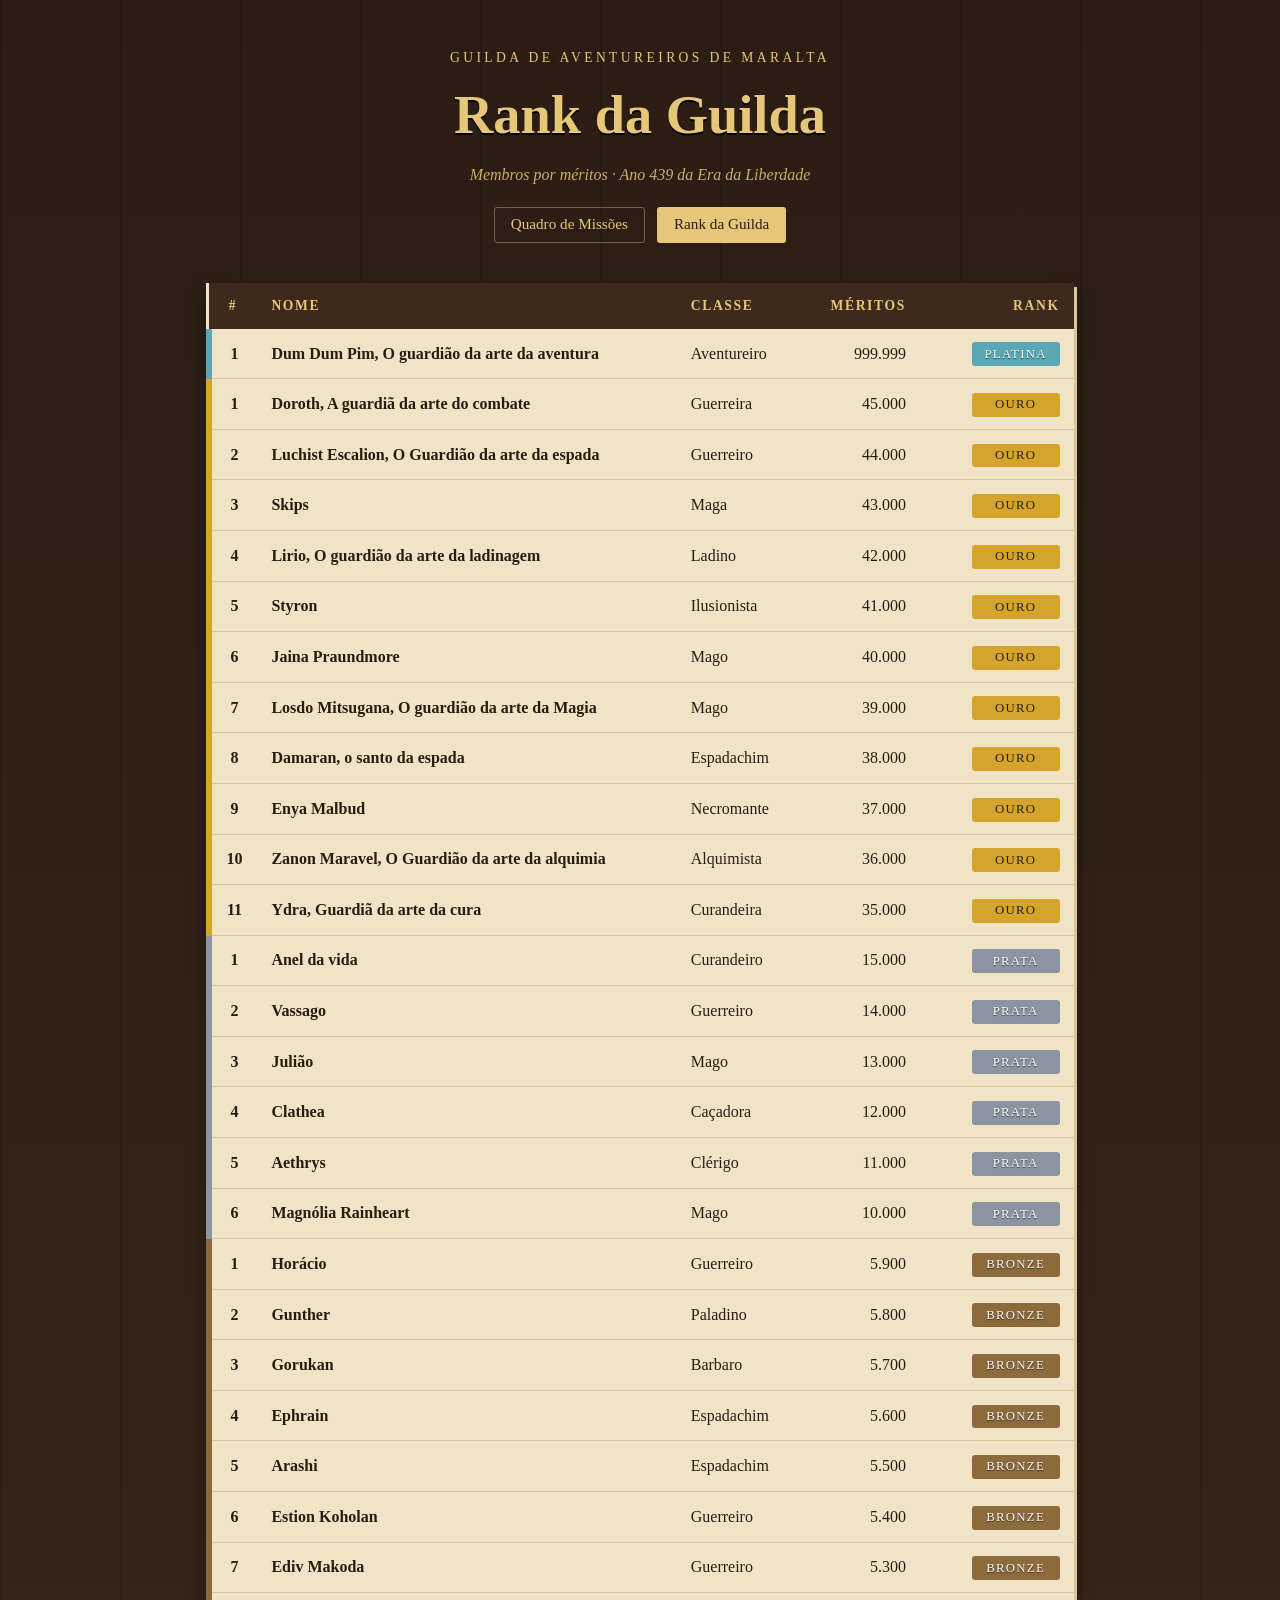
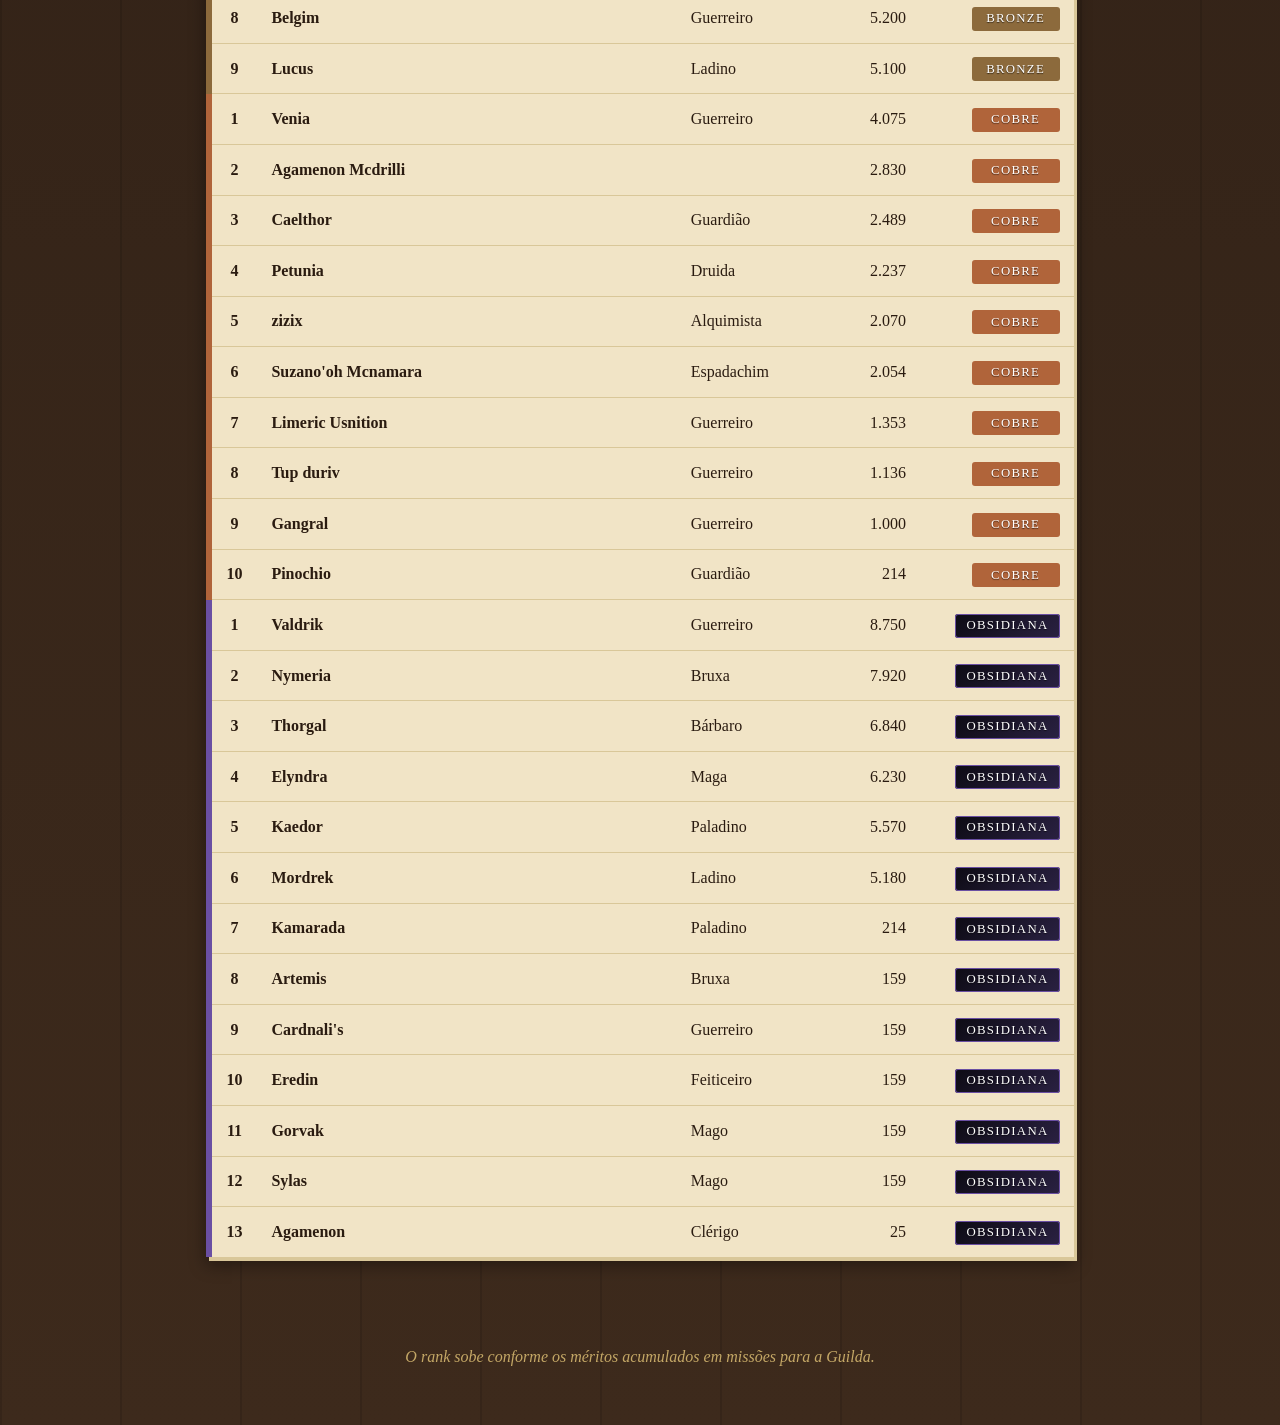
==== rank.html @ fa3c33ec "Commit inicial" ====
<!DOCTYPE html>
<html lang="pt-BR">
<head>
  <meta charset="UTF-8">
  <meta name="viewport" content="width=device-width, initial-scale=1.0">
  <title>Rank da Guilda – Aventureiros de Maralta</title>
  <link rel="stylesheet" href="css/style.css">
  <link rel="stylesheet" href="css/rank.css">
</head>
<body>
  <header class="cabecalho">
    <p class="cabecalho__sobretitulo">Guilda de Aventureiros de Maralta</p>
    <h1>Rank da Guilda</h1>
    <p class="cabecalho__sub">Membros por méritos · Ano 439 da Era da Liberdade</p>
    <nav class="menu">
      <a href="index.html">Quadro de Missões</a>
      <a href="rank.html" aria-current="page">Rank da Guilda</a>
    </nav>
  </header>

  <main class="rank">
    <table class="tabela">
      <thead>
        <tr>
          <th class="col-pos">#</th>
          <th class="col-nome">Nome</th>
          <th class="col-classe">Classe</th>
          <th class="col-meritos">Méritos</th>
          <th class="col-nivel">Rank</th>
        </tr>
      </thead>
      <tbody id="rank-corpo">
        <tr><td colspan="5" class="aviso">Carregando membros…</td></tr>
      </tbody>
    </table>
  </main>

  <footer class="rodape">
    <p>O rank sobe conforme os méritos acumulados em missões para a Guilda.</p>
  </footer>

  <script src="data/membros.js"></script>
  <script src="js/rank.js"></script>
</body>
</html>
---- css/style.css ----
:root {
  --madeira: #2b1d14;
  --madeira-clara: #3d2a1c;
  --pergaminho: #f1e4c6;
  --pergaminho-sombra: #d9c799;
  --tinta: #2a1b10;
  --dourado-texto: #e6c779;

  --cobre: #b0643a;
  --bronze: #8c6a3c;
  --prata: #8b95a1;
  --ouro: #d4a52a;
  --platina: #5aa8b5;
}

* { box-sizing: border-box; }

body {
  margin: 0;
  min-height: 100vh;
  background:
    repeating-linear-gradient(90deg, rgba(0,0,0,.12) 0 2px, transparent 2px 120px),
    linear-gradient(var(--madeira), var(--madeira-clara));
  color: var(--tinta);
  font-family: Georgia, "Times New Roman", serif;
  line-height: 1.5;
}

.cabecalho {
  text-align: center;
  padding: 3rem 1rem 1.5rem;
  color: var(--dourado-texto);
}
.cabecalho__sobretitulo {
  margin: 0;
  letter-spacing: .25em;
  text-transform: uppercase;
  font-size: .85rem;
}
.cabecalho h1 {
  margin: .4rem 0;
  font-size: clamp(2rem, 6vw, 3.4rem);
  text-shadow: 0 2px 0 #000;
}
.cabecalho__sub { margin: 0; font-style: italic; opacity: .85; }

.quadro {
  max-width: 1000px;
  margin: 0 auto;
  padding: 1rem 1rem 3rem;
}

.nivel { margin-top: 2.5rem; }
.nivel__titulo {
  display: inline-block;
  margin: 0 0 1rem;
  padding: .3rem 1rem;
  font-size: 1.2rem;
  letter-spacing: .12em;
  text-transform: uppercase;
  color: #fff;
  border-radius: 3px;
  text-shadow: 0 1px 1px rgba(0,0,0,.6);
}
.nivel--cobre .nivel__titulo   { background: var(--cobre); }
.nivel--bronze .nivel__titulo  { background: var(--bronze); }
.nivel--prata .nivel__titulo   { background: var(--prata); }
.nivel--ouro .nivel__titulo    { background: var(--ouro); color: #2a1b10; text-shadow: none; }
.nivel--platina .nivel__titulo { background: var(--platina); }

.nivel__lista {
  display: grid;
  grid-template-columns: repeat(auto-fill, minmax(280px, 1fr));
  gap: 1.25rem;
}

.missao {
  position: relative;
  padding: 1.4rem 1.2rem 1.2rem;
  background: var(--pergaminho);
  border-top: 6px solid var(--cor, var(--bronze));
  box-shadow: 3px 4px 0 var(--pergaminho-sombra), 0 8px 16px rgba(0,0,0,.4);
}
/* tachinha */
.missao::before {
  content: "";
  position: absolute;
  top: -10px; left: 50%;
  width: 14px; height: 14px;
  margin-left: -7px;
  border-radius: 50%;
  background: radial-gradient(circle at 35% 35%, #e66, #8a1c1c);
  box-shadow: 0 2px 3px rgba(0,0,0,.5);
}
.missao--cobre   { --cor: var(--cobre); }
.missao--bronze  { --cor: var(--bronze); }
.missao--prata   { --cor: var(--prata); }
.missao--ouro    { --cor: var(--ouro); }
.missao--platina { --cor: var(--platina); }

.missao__titulo { margin: 0 0 .5rem; font-size: 1.15rem; }
.missao__descricao { margin: 0; font-size: .98rem; }

.aviso {
  padding: 1rem;
  background: var(--pergaminho);
  border-radius: 4px;
}
.aviso code { background: rgba(0,0,0,.08); padding: 0 .3em; }

.rodape {
  text-align: center;
  padding: 1.5rem 1rem 2.5rem;
  color: var(--dourado-texto);
  font-style: italic;
  opacity: .8;
}
---- css/rank.css ----
.menu {
  display: flex;
  justify-content: center;
  gap: .75rem;
  margin-top: 1.25rem;
}
.menu a {
  padding: .35rem 1rem;
  color: var(--dourado-texto);
  text-decoration: none;
  border: 1px solid rgba(230, 199, 121, .4);
  border-radius: 3px;
  font-size: .95rem;
}
.menu a[aria-current="page"] {
  background: var(--dourado-texto);
  color: var(--madeira);
}

.rank {
  max-width: 900px;
  margin: 0 auto;
  padding: 1rem 1rem 3rem;
}

.tabela {
  width: 100%;
  border-collapse: collapse;
  background: var(--pergaminho);
  box-shadow: 3px 4px 0 var(--pergaminho-sombra), 0 8px 16px rgba(0,0,0,.4);
}
.tabela th {
  padding: .8rem .9rem;
  text-align: left;
  font-size: .85rem;
  letter-spacing: .12em;
  text-transform: uppercase;
  background: var(--madeira-clara);
  color: var(--dourado-texto);
}
.tabela td {
  padding: .75rem .9rem;
  border-bottom: 1px solid var(--pergaminho-sombra);
}
.tabela tbody tr:last-child td { border-bottom: 0; }

.linha { border-left: 6px solid var(--cor, var(--bronze)); }
.linha--cobre   { --cor: var(--cobre); }
.linha--bronze  { --cor: var(--bronze); }
.linha--prata   { --cor: var(--prata); }
.linha--ouro    { --cor: var(--ouro); }
.linha--platina { --cor: var(--platina); }
.linha--obsidiana { --cor: #6a4fa3; }

.col-pos { width: 3rem; text-align: center; font-weight: bold; }
.col-nome { font-weight: bold; }
.col-meritos { text-align: right; font-variant-numeric: tabular-nums; }
.col-nivel { text-align: right; }
th.col-pos { text-align: center; }
th.col-meritos, th.col-nivel { text-align: right; }

.selo {
  display: inline-block;
  min-width: 5.5rem;
  padding: .15rem .7rem;
  border-radius: 3px;
  text-align: center;
  font-size: .8rem;
  letter-spacing: .1em;
  text-transform: uppercase;
  color: #fff;
  text-shadow: 0 1px 1px rgba(0,0,0,.6);
  background: var(--cor, var(--bronze));
}
.selo--cobre   { background: var(--cobre); }
.selo--bronze  { background: var(--bronze); }
.selo--prata   { background: var(--prata); }
.selo--ouro    { background: var(--ouro); color: #2a1b10; text-shadow: none; }
.selo--platina { background: var(--platina); }
.selo--obsidiana {
  background: linear-gradient(135deg, #0d0b14, #2a2142);
  box-shadow: 0 0 0 1px #6a4fa3 inset;
}

@media (max-width: 600px) {
  .tabela th, .tabela td { padding: .6rem .5rem; font-size: .9rem; }
  .col-classe { display: none; }
}
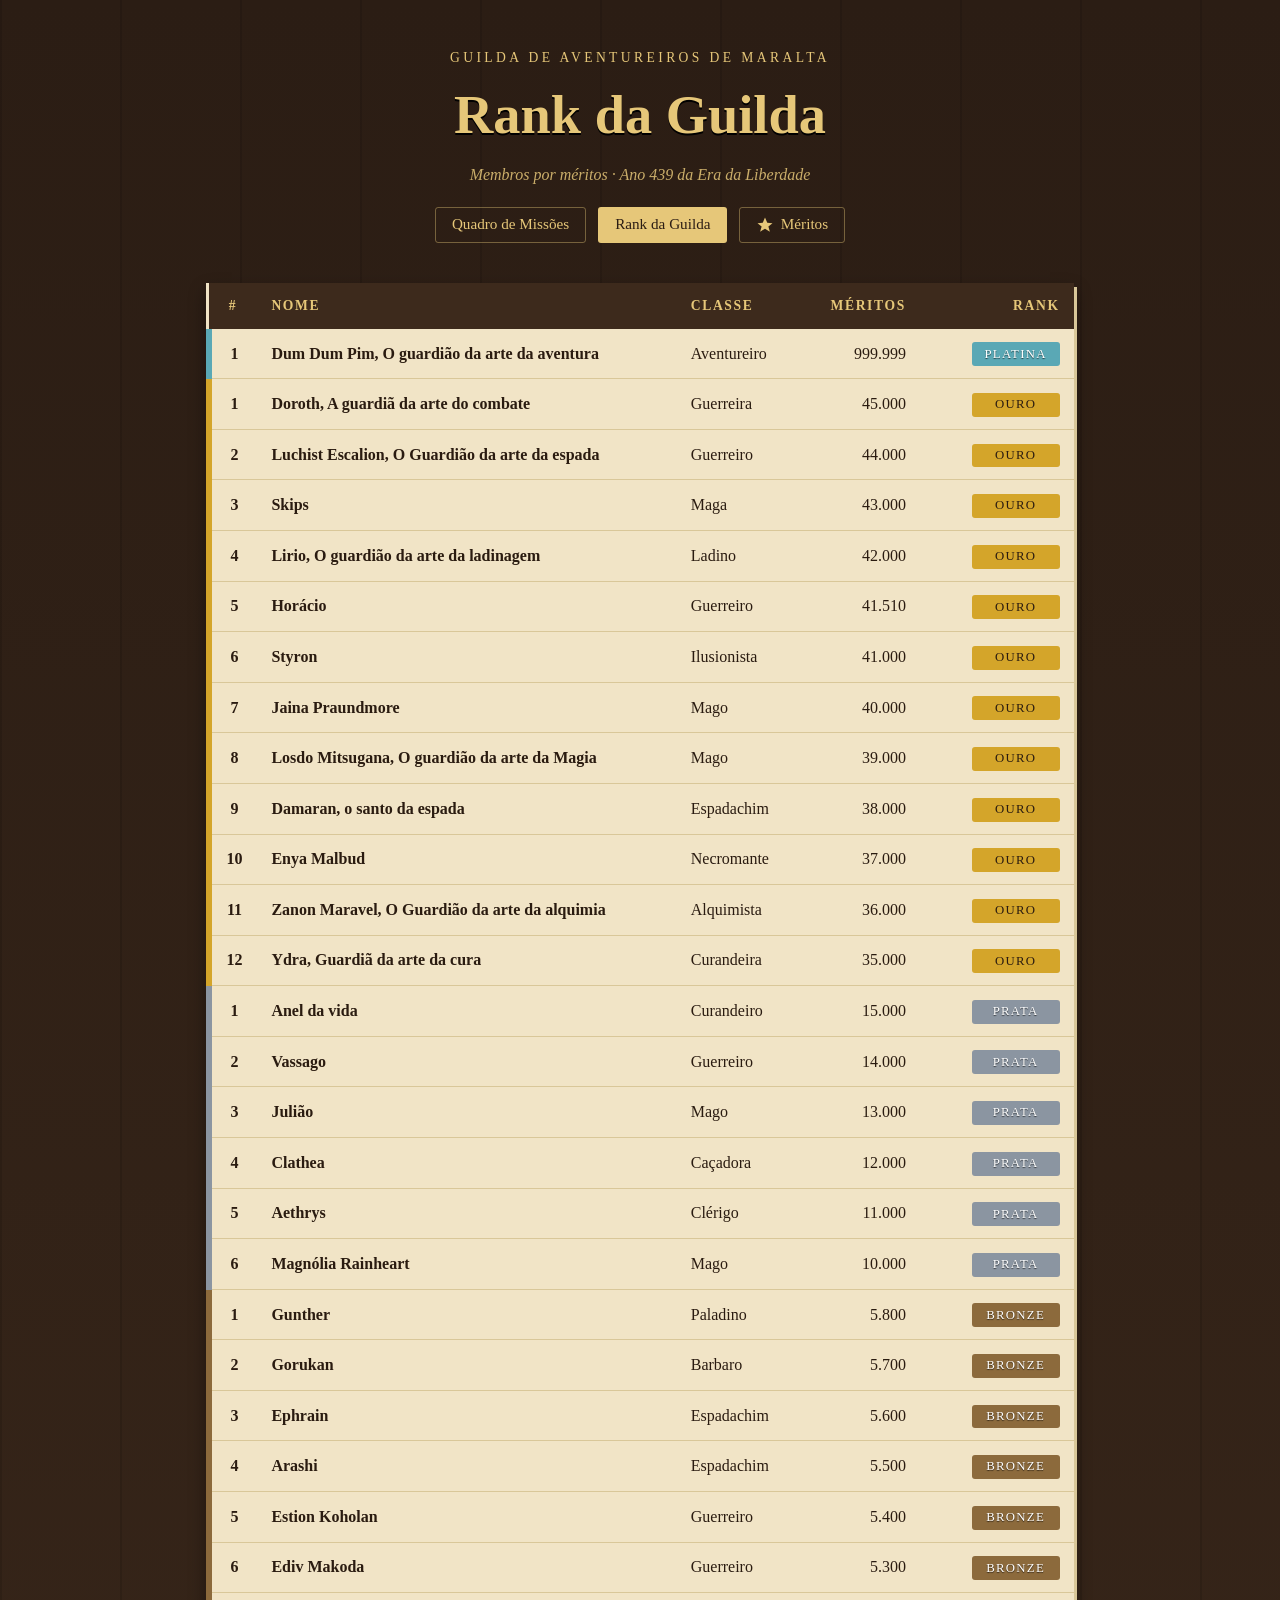
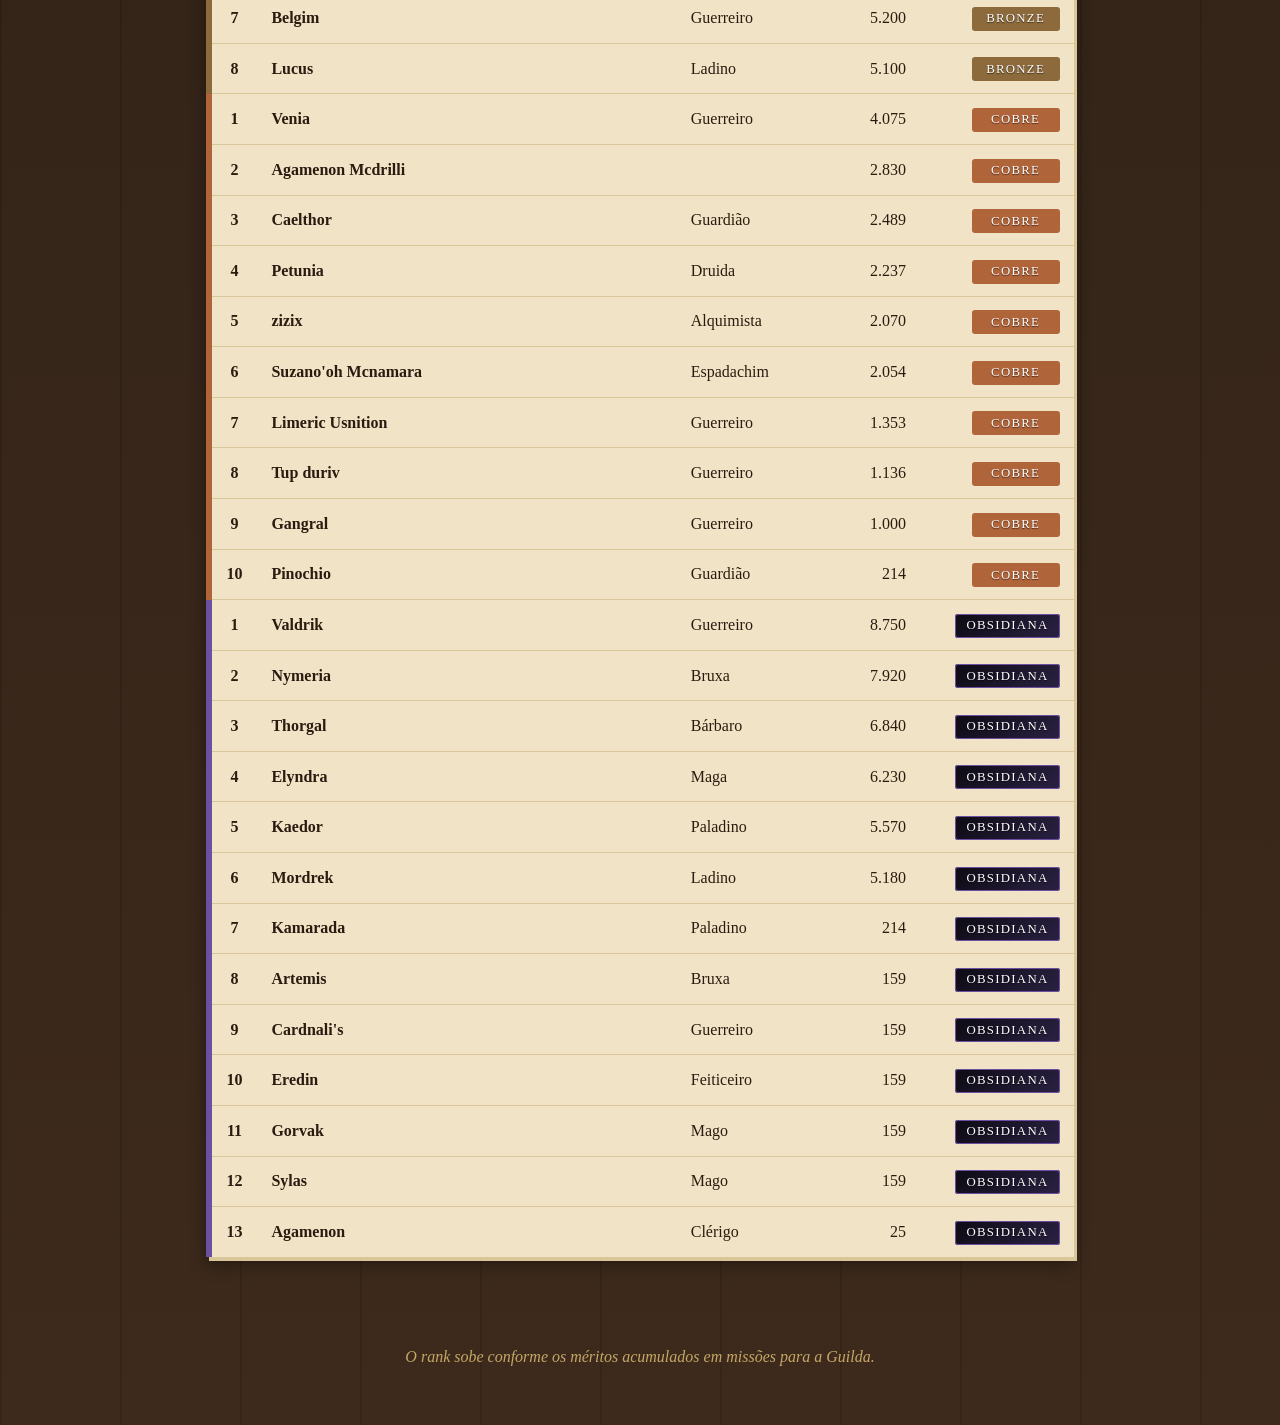
==== commit 4e3c1fc1: "Adicionadas missões e infos Adicionadas novas missões. Adicionadas informações sobre a pontuação das" ====
--- a/rank.html
+++ b/rank.html
@@ -6,6 +6,7 @@
   <title>Rank da Guilda – Aventureiros de Maralta</title>
   <link rel="stylesheet" href="css/style.css">
   <link rel="stylesheet" href="css/rank.css">
+  <link rel="stylesheet" href="css/popup.css">
 </head>
 <body>
   <header class="cabecalho">
@@ -41,5 +42,7 @@
 
   <script src="data/membros.js"></script>
   <script src="js/rank.js"></script>
+  <script src="data/meritos.js"></script>
+  <script src="js/meritos.js"></script>
 </body>
 </html>
--- a/css/popup.css
+++ b/css/popup.css
@@ -0,0 +1,125 @@
+.menu__meritos {
+  display: inline-flex;
+  align-items: center;
+  gap: .4rem;
+  padding: .35rem 1rem;
+  font: inherit;
+  font-size: .95rem;
+  color: var(--dourado-texto);
+  background: transparent;
+  border: 1px solid rgba(230, 199, 121, .4);
+  border-radius: 3px;
+  cursor: pointer;
+}
+.menu__meritos:hover,
+.menu__meritos:focus-visible {
+  background: var(--dourado-texto);
+  color: var(--madeira);
+}
+
+.regras {
+  width: min(680px, calc(100% - 2rem));
+  max-height: calc(100vh - 2rem);
+  padding: 0;
+  border: 0;
+  background: transparent;
+  color: var(--tinta);
+  font-family: Georgia, "Times New Roman", serif;
+}
+.regras::backdrop { background: rgba(10, 6, 3, .75); }
+
+.regras__caixa {
+  display: flex;
+  flex-direction: column;
+  max-height: calc(100vh - 2rem);
+  background: var(--pergaminho);
+  border-top: 6px solid var(--ouro);
+  box-shadow: 3px 4px 0 var(--pergaminho-sombra), 0 12px 32px rgba(0,0,0,.6);
+}
+
+.regras__topo {
+  display: flex;
+  align-items: center;
+  justify-content: space-between;
+  gap: 1rem;
+  padding: 1rem 1.25rem;
+  background: var(--madeira-clara);
+  color: var(--dourado-texto);
+}
+.regras__principal { margin: 0; font-size: 1.3rem; }
+.regras__fechar {
+  width: 2rem;
+  height: 2rem;
+  font-size: 1.5rem;
+  line-height: 1;
+  color: var(--dourado-texto);
+  background: transparent;
+  border: 1px solid rgba(230, 199, 121, .4);
+  border-radius: 3px;
+  cursor: pointer;
+}
+.regras__fechar:hover { background: var(--dourado-texto); color: var(--madeira); }
+
+.regras__corpo {
+  overflow-y: auto;
+  padding: .5rem 1.25rem 1.25rem;
+}
+
+.regras__secao { margin-top: 1.25rem; }
+.regras__titulo {
+  margin: 0;
+  font-size: 1rem;
+  letter-spacing: .1em;
+  text-transform: uppercase;
+  border-bottom: 2px solid var(--pergaminho-sombra);
+  padding-bottom: .25rem;
+}
+.regras__sub { margin: .4rem 0 .6rem; font-size: .9rem; font-style: italic; }
+
+.regras__base {
+  display: grid;
+  grid-template-columns: repeat(auto-fit, minmax(110px, 1fr));
+  gap: .5rem;
+  margin: .6rem 0 0;
+  padding: 0;
+  list-style: none;
+}
+.regras__base-item {
+  display: flex;
+  flex-direction: column;
+  align-items: center;
+  gap: .3rem;
+  padding: .6rem .4rem;
+  background: rgba(0,0,0,.05);
+  border-radius: 3px;
+}
+.regras__base-valor { font-size: 1.15rem; font-weight: bold; font-variant-numeric: tabular-nums; }
+
+.regras__lista { margin: 0; padding: 0; list-style: none; }
+.regras__item {
+  display: flex;
+  justify-content: space-between;
+  gap: 1rem;
+  padding: .6rem 0;
+  border-bottom: 1px solid var(--pergaminho-sombra);
+}
+.regras__item:last-child { border-bottom: 0; }
+.regras__texto { display: flex; flex-direction: column; font-size: .95rem; }
+.regras__texto span { font-size: .88rem; opacity: .85; }
+.regras__valor {
+  flex-shrink: 0;
+  max-width: 9rem;
+  text-align: right;
+  font-weight: bold;
+  font-variant-numeric: tabular-nums;
+}
+.regras__valor--mais { color: #2f6b2f; }
+.regras__valor--menos { color: #8a1f1f; }
+
+.regras__notas { margin: .6rem 0 0; padding-left: 1.2rem; font-size: .92rem; }
+.regras__notas li { margin-bottom: .35rem; }
+
+@media (max-width: 600px) {
+  .regras__item { flex-direction: column; gap: .2rem; }
+  .regras__valor { text-align: left; max-width: none; }
+}
